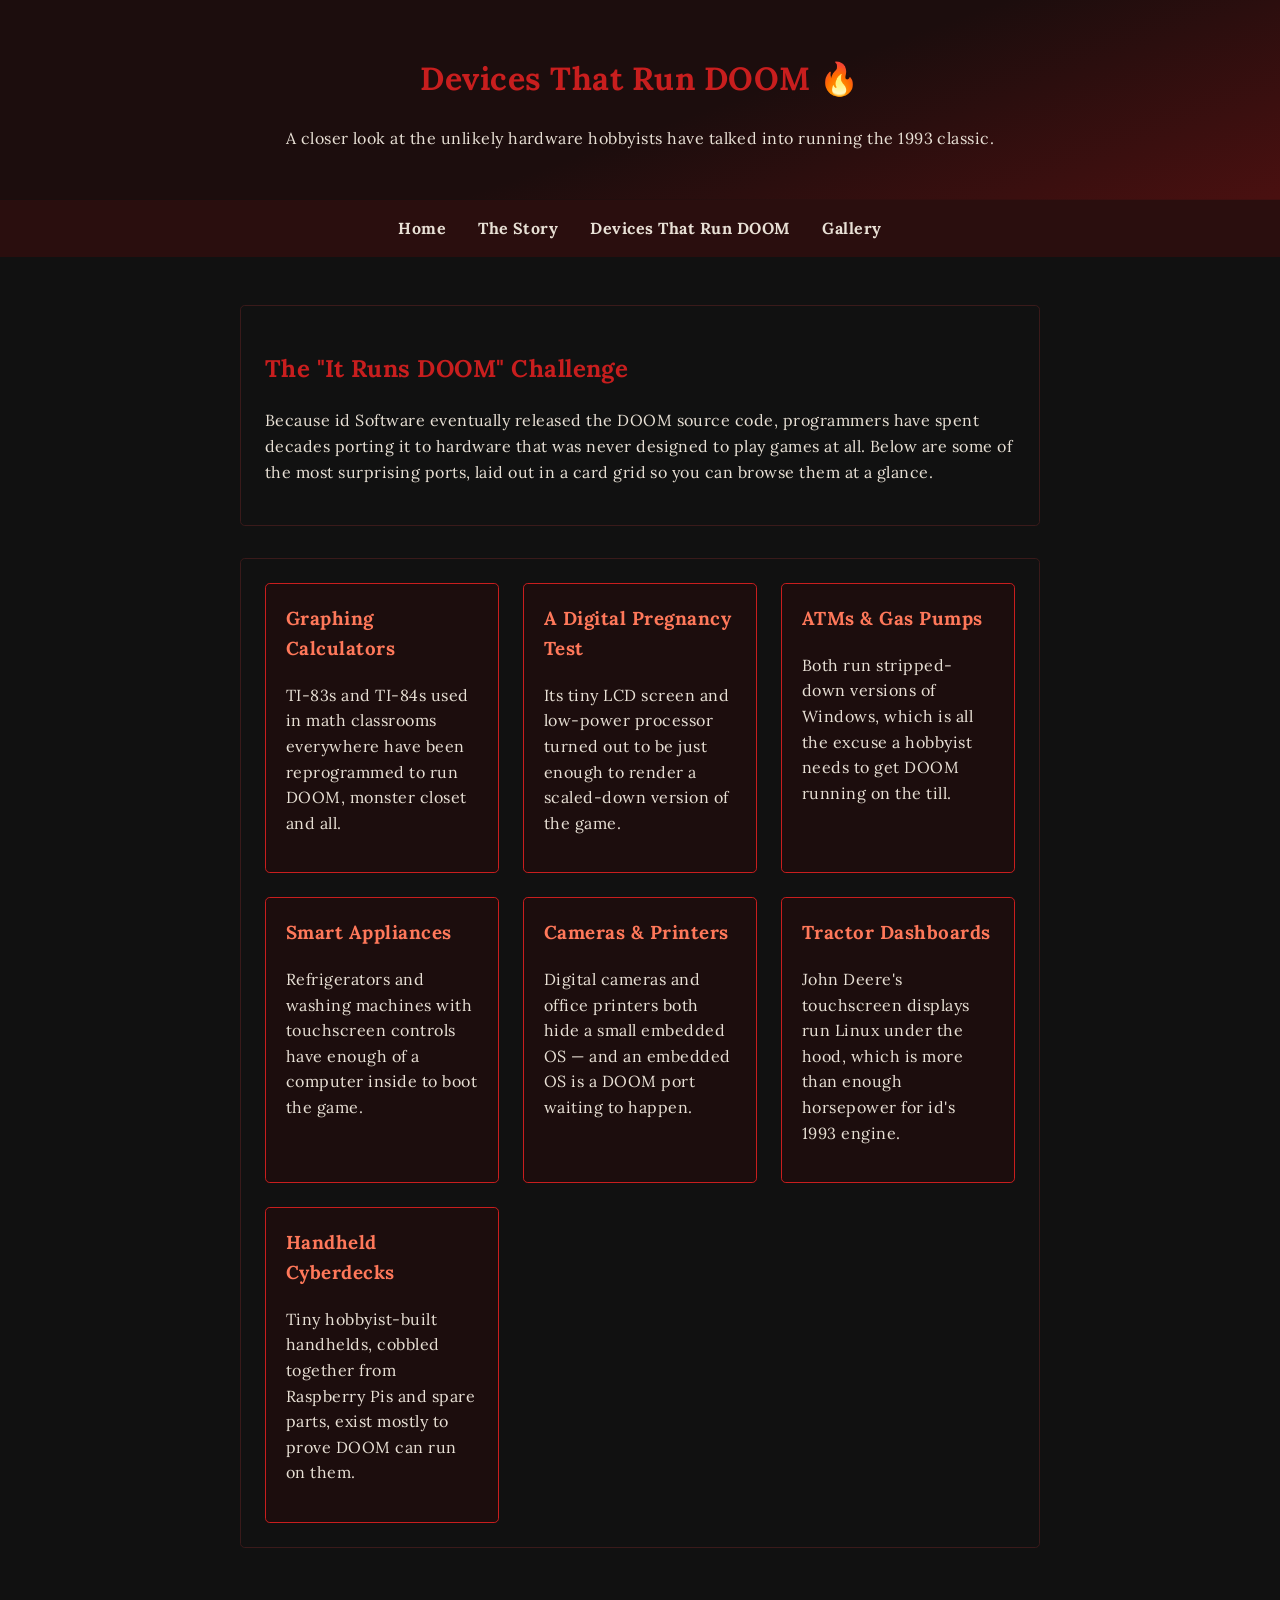
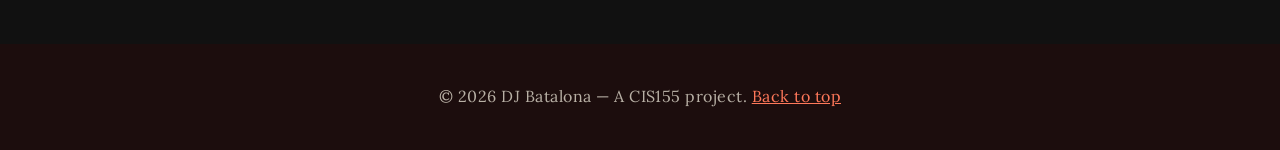
==== devices.html @ beda4a4c "Module 5 DOOm update" ====
<!DOCTYPE html>
<!-- ============================================================= -->
<!-- Can It Run DOOM? - Devices Page                               -->
<!-- CIS155 Create Your Own Website assignment by DJ Batalona      -->
<!-- Second page of the site. Presents the "it runs DOOM" devices   -->
<!-- as a 3-column card grid instead of a plain list.                -->
<!-- ============================================================= -->
<html lang="en">
  <head>
    <meta charset="UTF-8" />
    <meta name="viewport" content="width=device-width, initial-scale=1.0" />
    <title>Devices That Run DOOM</title>
    <link
      href="https://fonts.googleapis.com/css2?family=Lora&display=swap"
      rel="stylesheet"
    />
    <!-- Shared site styles, the DOOM theme, then this page's grid layout -->
    <link rel="stylesheet" href="styles.css" />
    <link rel="stylesheet" href="css/index.css" />
    <link rel="stylesheet" href="css/devices.css" />
  </head>
  <body>
    <header>
      <h1>Devices That Run DOOM</h1>
      <p>
        A closer look at the unlikely hardware hobbyists have talked into
        running the 1993 classic.
      </p>
    </header>

    <nav>
      <a href="index.html">Home</a>
      <a href="#">The Story</a>
      <a href="devices.html">Devices That Run DOOM</a>
      <a href="#">Gallery</a>
    </nav>

    <main>
      <section>
        <h2>The "It Runs DOOM" Challenge</h2>
        <p>
          Because id Software eventually released the DOOM source code,
          programmers have spent decades porting it to hardware that was
          never designed to play games at all. Below are some of the most
          surprising ports, laid out in a card grid so you can browse them
          at a glance.
        </p>
      </section>

      <!-- 3-column card grid on wide screens, collapsing to fewer     -->
      <!-- columns on narrower screens via the media queries in         -->
      <!-- css/devices.css.                                             -->
      <section class="device-grid">
        <article class="device-card">
          <h3>Graphing Calculators</h3>
          <p>
            TI-83s and TI-84s used in math classrooms everywhere have been
            reprogrammed to run DOOM, monster closet and all.
          </p>
        </article>

        <article class="device-card">
          <h3>A Digital Pregnancy Test</h3>
          <p>
            Its tiny LCD screen and low-power processor turned out to be
            just enough to render a scaled-down version of the game.
          </p>
        </article>

        <article class="device-card">
          <h3>ATMs &amp; Gas Pumps</h3>
          <p>
            Both run stripped-down versions of Windows, which is all the
            excuse a hobbyist needs to get DOOM running on the till.
          </p>
        </article>

        <article class="device-card">
          <h3>Smart Appliances</h3>
          <p>
            Refrigerators and washing machines with touchscreen controls
            have enough of a computer inside to boot the game.
          </p>
        </article>

        <article class="device-card">
          <h3>Cameras &amp; Printers</h3>
          <p>
            Digital cameras and office printers both hide a small embedded
            OS &mdash; and an embedded OS is a DOOM port waiting to happen.
          </p>
        </article>

        <article class="device-card">
          <h3>Tractor Dashboards</h3>
          <p>
            John Deere's touchscreen displays run Linux under the hood,
            which is more than enough horsepower for id's 1993 engine.
          </p>
        </article>

        <article class="device-card">
          <h3>Handheld Cyberdecks</h3>
          <p>
            Tiny hobbyist-built handhelds, cobbled together from Raspberry
            Pis and spare parts, exist mostly to prove DOOM can run on them.
          </p>
        </article>
      </section>
    </main>

    <footer>
      <p>
        &copy; 2026 DJ Batalona &mdash; A CIS155 project.
        <a href="index.html">Back to top</a>
      </p>
    </footer>
  </body>
</html>
---- styles.css ----
body {
  font-family: 'Lora', serif;
  margin: 0;
  padding: 0;
  background-color: #f4f9f4;
  color: #2e3d2c;
  line-height: 1.6;
}

header {
  position: relative;
  background-image: url("img/floral-background.png");
  background-size: cover;
  background-position: center;
  color: rgb(52, 81, 56);
  padding: 2rem;
  text-align: center;
  overflow: hidden;
  /* ensures overlay stays within bounds */
}

header::before {
  content: "";
  position: absolute;
  inset: 0;
  background-color: rgba(255, 255, 255, 0.7);
  /* white overlay, adjust opacity */
  z-index: 0;
}

/* Ensure text appears above the overlay */
header h1,
header p {
  position: relative;
  z-index: 1;
}

nav {
  background-color: #d9e8d4;
  padding: 1rem;
  display: flex;
  justify-content: center;
  gap: 2rem;
}

nav a {
  text-decoration: none;
  color: #2e3d2c;
  font-weight: bold;
}

nav a:hover {
  color: #5d795a;
}

main {
  padding: 2rem;
  max-width: 50rem;
  margin: auto;
}

section {
  margin-bottom: 2rem;
}

h1,
h2 {
  color: #2f4934;
}


@media only screen and (max-width: 50rem) {
  img {
    float: none;
    width: 100%;
  }
}

@media only screen and (max-width: 37.5rem) {
  nav {
    flex-direction: column;
  }
}
---- css/index.css ----
/* ============================================================= */
/* index.css - DOOM site theme (dark red + black)                */
/* Loaded after styles.css, so these rules override the shared    */
/* green garden look. Shared across the homepage and other pages  */
/* (e.g. devices.html) so the whole site stays on one theme.      */
/* Units are relative only (rem/em/%/vw). Colors are hex or rgb.   */
/* ============================================================= */

/* TYPE selector - styles the whole page background and base text.
   Two font properties here: font-family and letter-spacing. */
body {
  background-color: #111111;
  color: #e8e0d5;
  font-family: 'Lora', serif;
  letter-spacing: 0.03em;
}

/* COMBINATION (grouped) selector - one rule for both heading levels.
   font-weight is a second font property styling these elements. */
h1,
h2 {
  color: rgb(200, 30, 30);
  font-weight: bold;
}

/* Override the shared header so the homepage banner is dark, not floral.
   BACKGROUND GRADIENT - fades from near-black out to a deep red glow. */
header {
  background-image: linear-gradient(160deg, #1c0d0d 55%, #4a1010 100%);
  color: #e8e0d5;
}

header::before {
  content: none;
}

/* Dark navigation bar to match the theme */
nav {
  background-color: #2a0e0e;
}

/* RELATIONAL (descendant) selector - targets <a> tags inside <nav> */
nav a {
  color: #e8e0d5;
}

/* PSEUDO-CLASS - hover state for the navigation links */
nav a:hover {
  color: rgb(255, 90, 60);
}

/* ID selector - the banner image at the top of <main> */
#doom-banner {
  width: 100%;
  max-width: 45rem;
  display: block;
  margin: 0 auto;
  border: 0.25rem solid rgb(200, 30, 30);
}

/* CLASS selector - the list of devices that run DOOM.
   Padding/margin on each item gives the list room to breathe. */
.device-list {
  line-height: 1.8;
  padding-left: 1.5rem;
}

.device-list li {
  padding: 0.3rem 0.5rem;
  margin-bottom: 0.4rem;
  border-left: 0.2rem solid rgb(200, 30, 30);
}

/* Extra breathing room + a subtle accent border on each content section */
main section {
  padding: 1.5rem;
  margin-top: 1rem;
  border: 0.0625rem solid #3a1a1a;
  border-radius: 0.3rem;
}

/* ATTRIBUTE selector - styles only links that open in a new tab */
a[target="_blank"] {
  color: rgb(255, 120, 90);
  font-weight: bold;
}
/* PSEUDO-ELEMENT - decorative flourish after the main heading */
header h1::after {
  content: " \01F525";
  /* small flame glyph after the title */
}

/* Simple footer styling */
footer {
  background-color: #1c0d0d;
  color: #b8b0a5;
  text-align: center;
  padding: 1.5rem;
  margin-top: 2rem;
}

footer a {
  color: rgb(255, 120, 90);
}
---- css/devices.css ----
/* ============================================================= */
/* devices.css - card grid layout for devices.html                */
/* Loaded after styles.css and index.css, so it only needs to add */
/* the grid + card rules that are specific to this page.          */
/* Units are relative only (rem/em/%/vw). Colors are hex or rgb.   */
/* ============================================================= */

/* 3 columns on wide screens, gap gives each card breathing room */
.device-grid {
  display: grid;
  grid-template-columns: repeat(3, 1fr);
  gap: 1.5rem;
}

.device-card {
  background-color: #1c0d0d;
  border: 0.0625rem solid rgb(200, 30, 30);
  border-radius: 0.3rem;
  padding: 1.25rem;
}

.device-card h3 {
  margin-top: 0;
  color: rgb(255, 120, 90);
}

/* Drop to a 2-column layout on medium screens */
@media only screen and (max-width: 50rem) {
  .device-grid {
    grid-template-columns: repeat(2, 1fr);
  }
}

/* Drop to a single column on narrow / phone screens */
@media only screen and (max-width: 37.5rem) {
  .device-grid {
    grid-template-columns: 1fr;
  }
}
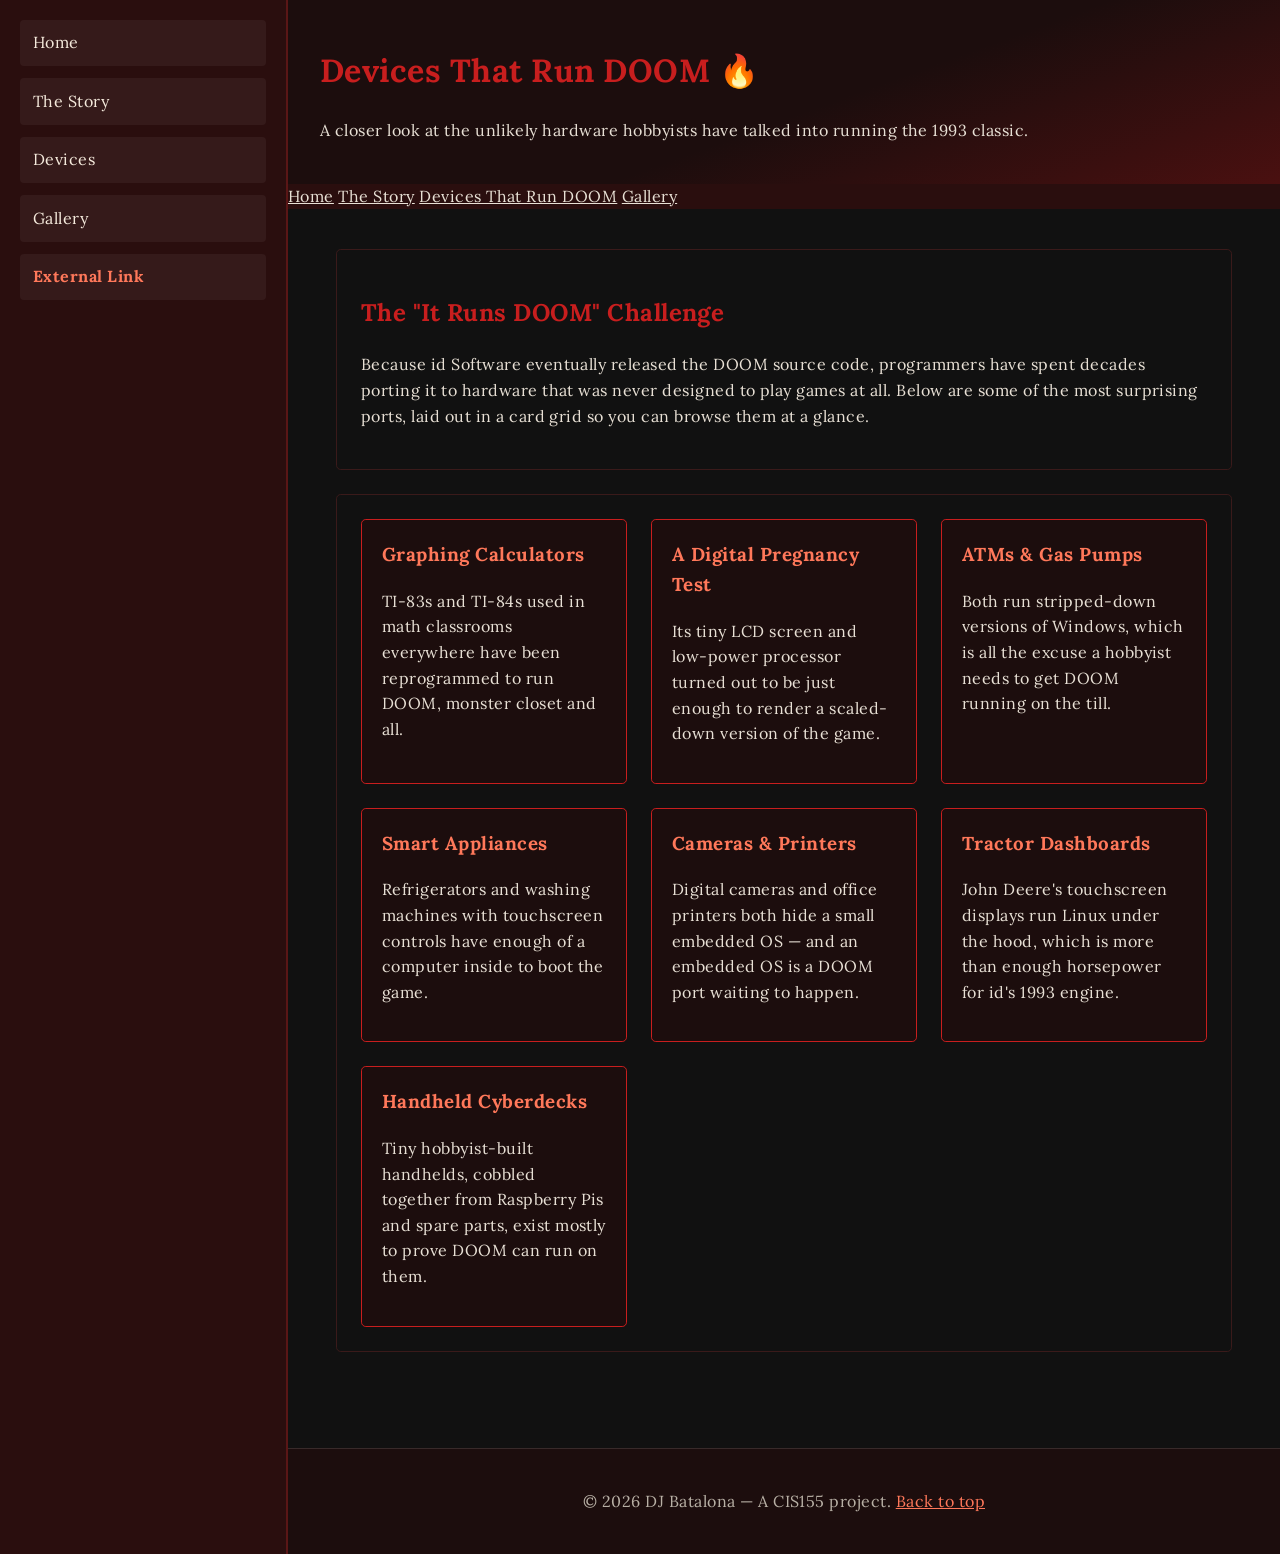
==== commit 37b53f54: "mod 6 nav and breakpoint" ====
--- a/devices.html
+++ b/devices.html
@@ -1,9 +1,6 @@
 <!DOCTYPE html>
 <!-- ============================================================= -->
 <!-- Can It Run DOOM? - Devices Page                               -->
-<!-- CIS155 Create Your Own Website assignment by DJ Batalona      -->
-<!-- Second page of the site. Presents the "it runs DOOM" devices   -->
-<!-- as a 3-column card grid instead of a plain list.                -->
 <!-- ============================================================= -->
 <html lang="en">
   <head>
@@ -20,13 +17,32 @@
     <link rel="stylesheet" href="css/devices.css" />
   </head>
   <body>
-    <header>
+    <div class="page-shell">
+      <!-- Same vertical nav menu on every page -->
+      <aside class="sidebar">
+        <nav class="site-nav" aria-label="Primary">
+          <a href="index.html">Home</a>
+          <a href="story.html">The Story</a>
+          <a href="devices.html">Devices</a>
+          <a href="gallery.html">Gallery</a>
+          <a
+            href="https://en.wikipedia.org/wiki/Doom_(1993_video_game)"
+            target="_blank"
+            rel="noopener"
+            >External Link</a
+          >
+        </nav>
+      </aside>
+
+    <div class="main-column">
+    
+     <header>
       <h1>Devices That Run DOOM</h1>
       <p>
         A closer look at the unlikely hardware hobbyists have talked into
         running the 1993 classic.
       </p>
-    </header>
+     </header>
 
     <nav>
       <a href="index.html">Home</a>
@@ -46,10 +62,8 @@
           at a glance.
         </p>
       </section>
-
-      <!-- 3-column card grid on wide screens, collapsing to fewer     -->
-      <!-- columns on narrower screens via the media queries in         -->
-      <!-- css/devices.css.                                             -->
+      
+       <!-- Card grid that changes layout at different breakpoints -->
       <section class="device-grid">
         <article class="device-card">
           <h3>Graphing Calculators</h3>
@@ -109,11 +123,13 @@
       </section>
     </main>
 
-    <footer>
-      <p>
-        &copy; 2026 DJ Batalona &mdash; A CIS155 project.
-        <a href="index.html">Back to top</a>
-      </p>
-    </footer>
+        <footer>
+          <p>
+            &copy; 2026 DJ Batalona &mdash; A CIS155 project.
+            <a href="index.html">Back to top</a>
+          </p>
+        </footer>
+      </div>
+    </div>
   </body>
 </html>
--- a/styles.css
+++ b/styles.css
@@ -1,83 +1,106 @@
-body {
-  font-family: 'Lora', serif;
-  margin: 0;
-  padding: 0;
-  background-color: #f4f9f4;
-  color: #2e3d2c;
-  line-height: 1.6;
+/* Shared layout and responsive behavior for the whole site */
+* {
+  box-sizing: border-box;
 }
 
-header {
-  position: relative;
-  background-image: url("img/floral-background.png");
-  background-size: cover;
-  background-position: center;
-  color: rgb(52, 81, 56);
-  padding: 2rem;
-  text-align: center;
-  overflow: hidden;
-  /* ensures overlay stays within bounds */
+body {
+  margin: 0;
+  font-family: "Lora", serif;
+  line-height: 1.6;
+  background-color: #111111;
+  color: #e8e0d5;
 }
 
-header::before {
-  content: "";
-  position: absolute;
-  inset: 0;
-  background-color: rgba(255, 255, 255, 0.7);
-  /* white overlay, adjust opacity */
-  z-index: 0;
+.page-shell {
+  display: grid;
+  grid-template-columns: minmax(12rem, 18rem) 1fr;
+  min-height: 100vh;
 }
 
-/* Ensure text appears above the overlay */
-header h1,
-header p {
-  position: relative;
-  z-index: 1;
+.sidebar {
+  background-color: #2a0e0e;
+  padding: 1.25rem;
+  border-right: 0.125rem solid #5a1616;
 }
 
-nav {
-  background-color: #d9e8d4;
-  padding: 1rem;
+.site-nav {
   display: flex;
-  justify-content: center;
-  gap: 2rem;
+  flex-direction: column;
+  gap: 0.75rem;
 }
 
-nav a {
+.site-nav a {
   text-decoration: none;
-  color: #2e3d2c;
-  font-weight: bold;
+  color: #f5eadc;
+  padding: 0.65rem 0.8rem;
+  border-radius: 0.25rem;
+  background-color: rgba(255, 255, 255, 0.05);
 }
 
-nav a:hover {
-  color: #5d795a;
+.site-nav a:hover,
+.site-nav a:focus {
+  background-color: #c81e1e;
+  color: #ffffff;
+}
+
+.main-column {
+  display: flex;
+  flex-direction: column;
+}
+
+header,
+footer {
+  padding: 1.5rem 2rem;
 }
 
 main {
-  padding: 2rem;
-  max-width: 50rem;
-  margin: auto;
+  width: min(100%, 60rem);
+  margin: 0 auto;
+  padding: 1.5rem 2rem 2.5rem;
+}
+
+img {
+  max-width: 100%;
+  height: auto;
+  display: block;
 }
 
 section {
-  margin-bottom: 2rem;
+  margin-bottom: 1.5rem;
 }
 
-h1,
-h2 {
-  color: #2f4934;
+footer {
+  text-align: center;
+  border-top: 0.0625rem solid rgba(255, 255, 255, 0.12);
 }
 
+/* First responsive breakpoint */
+@media (max-width: 62rem) {
+  .page-shell {
+    grid-template-columns: 1fr;
+  }
 
-@media only screen and (max-width: 50rem) {
-  img {
-    float: none;
-    width: 100%;
+  .sidebar {
+    border-right: none;
+    border-bottom: 0.125rem solid #5a1616;
+  }
+
+  .site-nav {
+    flex-direction: row;
+    flex-wrap: wrap;
   }
 }
 
-@media only screen and (max-width: 37.5rem) {
-  nav {
+/* Second responsive breakpoint */
+@media (max-width: 40rem) {
+  header,
+  main,
+  footer {
+    padding-left: 1rem;
+    padding-right: 1rem;
+  }
+
+  .site-nav {
     flex-direction: column;
   }
 }
--- a/css/index.css
+++ b/css/index.css
@@ -1,9 +1,5 @@
 /* ============================================================= */
 /* index.css - DOOM site theme (dark red + black)                */
-/* Loaded after styles.css, so these rules override the shared    */
-/* green garden look. Shared across the homepage and other pages  */
-/* (e.g. devices.html) so the whole site stays on one theme.      */
-/* Units are relative only (rem/em/%/vw). Colors are hex or rgb.   */
 /* ============================================================= */
 
 /* TYPE selector - styles the whole page background and base text.
@@ -15,8 +11,7 @@
   letter-spacing: 0.03em;
 }
 
-/* COMBINATION (grouped) selector - one rule for both heading levels.
-   font-weight is a second font property styling these elements. */
+
 h1,
 h2 {
   color: rgb(200, 30, 30);
@@ -30,8 +25,11 @@
   color: #e8e0d5;
 }
 
-header::before {
-  content: none;
+#doom-banner {
+  width: 100%;
+  max-width: 45rem;
+  margin: 0 auto;
+  border: 0.25rem solid rgb(200, 30, 30);
 }
 
 /* Dark navigation bar to match the theme */
@@ -49,14 +47,6 @@
   color: rgb(255, 90, 60);
 }
 
-/* ID selector - the banner image at the top of <main> */
-#doom-banner {
-  width: 100%;
-  max-width: 45rem;
-  display: block;
-  margin: 0 auto;
-  border: 0.25rem solid rgb(200, 30, 30);
-}
 
 /* CLASS selector - the list of devices that run DOOM.
    Padding/margin on each item gives the list room to breathe. */
--- a/css/devices.css
+++ b/css/devices.css
@@ -1,8 +1,5 @@
 /* ============================================================= */
 /* devices.css - card grid layout for devices.html                */
-/* Loaded after styles.css and index.css, so it only needs to add */
-/* the grid + card rules that are specific to this page.          */
-/* Units are relative only (rem/em/%/vw). Colors are hex or rgb.   */
 /* ============================================================= */
 
 /* 3 columns on wide screens, gap gives each card breathing room */
@@ -24,15 +21,15 @@
   color: rgb(255, 120, 90);
 }
 
-/* Drop to a 2-column layout on medium screens */
-@media only screen and (max-width: 50rem) {
+/* First breakpoint for the device  */
+@media  (max-width: 62rem) {
   .device-grid {
     grid-template-columns: repeat(2, 1fr);
   }
 }
 
-/* Drop to a single column on narrow / phone screens */
-@media only screen and (max-width: 37.5rem) {
+/* Second breakpoint for the device */
+@media  (max-width: 40rem) {
   .device-grid {
     grid-template-columns: 1fr;
   }
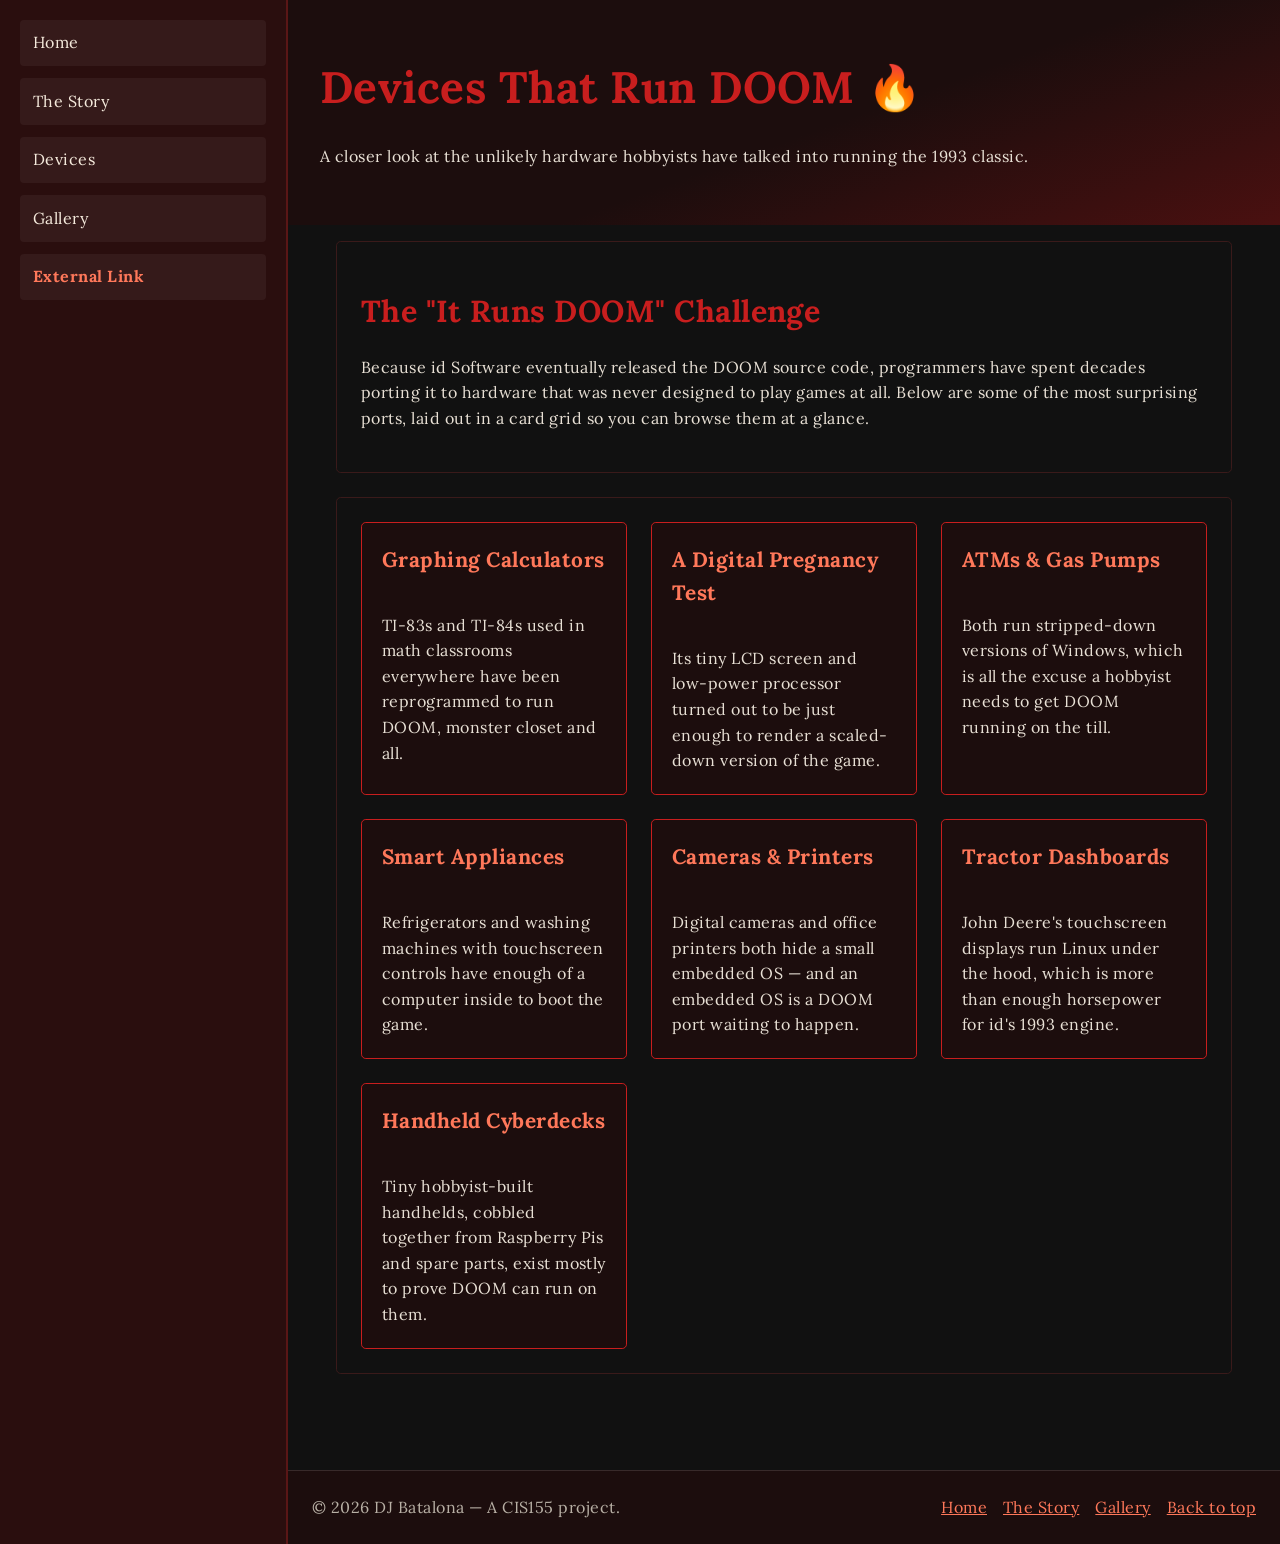
==== commit 3654619b: "mod 7 flex container update" ====
--- a/devices.html
+++ b/devices.html
@@ -36,20 +36,13 @@
 
     <div class="main-column">
     
-     <header>
+     <header id="top">
       <h1>Devices That Run DOOM</h1>
       <p>
         A closer look at the unlikely hardware hobbyists have talked into
         running the 1993 classic.
       </p>
      </header>
-
-    <nav>
-      <a href="index.html">Home</a>
-      <a href="#">The Story</a>
-      <a href="devices.html">Devices That Run DOOM</a>
-      <a href="#">Gallery</a>
-    </nav>
 
     <main>
       <section>
@@ -123,11 +116,17 @@
       </section>
     </main>
 
-        <footer>
-          <p>
+        <!-- Same footer bar as the other pages -->
+        <footer class="site-footer">
+          <p class="footer-copy">
             &copy; 2026 DJ Batalona &mdash; A CIS155 project.
-            <a href="index.html">Back to top</a>
           </p>
+          <ul class="footer-links">
+            <li><a href="index.html">Home</a></li>
+            <li><a href="story.html">The Story</a></li>
+            <li><a href="gallery.html">Gallery</a></li>
+            <li><a href="#top">Back to top</a></li>
+          </ul>
         </footer>
       </div>
     </div>
--- a/styles.css
+++ b/styles.css
@@ -1,106 +1,291 @@
-/* Shared layout and responsive behavior for the whole site */
-* {
-  box-sizing: border-box;
-}
-
-body {
-  margin: 0;
-  font-family: "Lora", serif;
-  line-height: 1.6;
-  background-color: #111111;
-  color: #e8e0d5;
-}
-
-.page-shell {
-  display: grid;
-  grid-template-columns: minmax(12rem, 18rem) 1fr;
-  min-height: 100vh;
-}
-
-.sidebar {
-  background-color: #2a0e0e;
-  padding: 1.25rem;
-  border-right: 0.125rem solid #5a1616;
-}
-
-.site-nav {
-  display: flex;
-  flex-direction: column;
-  gap: 0.75rem;
-}
-
-.site-nav a {
-  text-decoration: none;
-  color: #f5eadc;
-  padding: 0.65rem 0.8rem;
-  border-radius: 0.25rem;
-  background-color: rgba(255, 255, 255, 0.05);
-}
-
-.site-nav a:hover,
-.site-nav a:focus {
-  background-color: #c81e1e;
-  color: #ffffff;
-}
-
-.main-column {
-  display: flex;
-  flex-direction: column;
-}
-
-header,
-footer {
-  padding: 1.5rem 2rem;
-}
-
-main {
-  width: min(100%, 60rem);
-  margin: 0 auto;
-  padding: 1.5rem 2rem 2.5rem;
-}
-
-img {
-  max-width: 100%;
-  height: auto;
-  display: block;
-}
-
-section {
-  margin-bottom: 1.5rem;
-}
-
-footer {
-  text-align: center;
-  border-top: 0.0625rem solid rgba(255, 255, 255, 0.12);
-}
-
-/* First responsive breakpoint */
-@media (max-width: 62rem) {
-  .page-shell {
-    grid-template-columns: 1fr;
-  }
-
-  .sidebar {
-    border-right: none;
-    border-bottom: 0.125rem solid #5a1616;
-  }
-
-  .site-nav {
-    flex-direction: row;
-    flex-wrap: wrap;
-  }
-}
-
-/* Second responsive breakpoint */
-@media (max-width: 40rem) {
-  header,
-  main,
-  footer {
-    padding-left: 1rem;
-    padding-right: 1rem;
-  }
-
-  .site-nav {
-    flex-direction: column;
-  }
-}+/* Shared layout and responsive behavior for the whole site */
+* {
+  box-sizing: border-box;
+}
+
+body {
+  margin: 0;
+  font-family: "Lora", serif;
+  line-height: 1.6;
+  background-color: #111111;
+  color: #e8e0d5;
+}
+
+/* Grid that splits every page into a sidebar and a content column */
+.page-shell {
+  display: grid;
+  grid-template-columns: minmax(12rem, 18rem) 1fr;
+  min-height: 100vh;
+}
+
+.sidebar {
+  background-color: #2a0e0e;
+  padding: 1.25rem;
+  border-right: 0.125rem solid #5a1616;
+}
+
+/* Flex menu. Column on desktop, switched to a row further down. */
+.site-nav {
+  display: flex;
+  flex-direction: column;
+  gap: 0.75rem;
+}
+
+.site-nav a {
+  text-decoration: none;
+  color: #f5eadc;
+  padding: 0.65rem 0.8rem;
+  border-radius: 0.25rem;
+  background-color: rgba(255, 255, 255, 0.05);
+}
+
+.site-nav a:hover,
+.site-nav a:focus {
+  background-color: #c81e1e;
+  color: #ffffff;
+}
+
+/* Stacks header, main and footer. The flex:1 on main below keeps
+   the footer at the bottom on short pages. */
+.main-column {
+  display: flex;
+  flex-direction: column;
+}
+
+header,
+footer {
+  padding: 1.5rem 2rem;
+}
+
+main {
+  flex: 1;
+  width: min(100%, 60rem);
+  margin: 0 auto;
+  padding: 1.5rem 2rem 2.5rem;
+}
+
+img {
+  max-width: 100%;
+  height: auto;
+  display: block;
+}
+
+section {
+  margin-bottom: 1.5rem;
+}
+
+footer {
+  text-align: center;
+  border-top: 0.0625rem solid rgba(255, 255, 255, 0.12);
+}
+
+/* Headings scale with the screen instead of jumping at a breakpoint,
+   so the h1 never overflows once the window gets down near 360px. */
+h1 {
+  font-size: clamp(1.5rem, 5vw, 2.75rem);
+  line-height: 1.2;
+}
+
+h2 {
+  font-size: clamp(1.25rem, 3.5vw, 1.9rem);
+  line-height: 1.25;
+}
+
+h3 {
+  font-size: clamp(1.05rem, 2.5vw, 1.3rem);
+}
+
+/* Long words wrap instead of pushing the page wider than the screen */
+h1,
+h2,
+h3,
+p,
+li,
+a {
+  overflow-wrap: break-word;
+}
+
+/* Homepage intro. Text on one side, banner on the other, and
+   flex-wrap lets the two halves stack once they get too narrow. */
+.hero {
+  display: flex;
+  flex-wrap: wrap;
+  align-items: center;
+  gap: 2rem;
+}
+
+.hero-text {
+  flex: 1 1 20rem;
+}
+
+.hero img {
+  flex: 1 1 22rem;
+}
+
+/* Row of small stat boxes under the intro text */
+.hero-stats {
+  display: flex;
+  flex-wrap: wrap;
+  gap: 1rem;
+  list-style: none;
+  margin: 1.25rem 0 0;
+  padding: 0;
+}
+
+.hero-stats li {
+  flex: 1 1 6rem;
+  background-color: rgba(255, 255, 255, 0.05);
+  border-left: 0.2rem solid rgb(200, 30, 30);
+  padding: 0.5rem 0.75rem;
+}
+
+.hero-stats strong {
+  display: block;
+  font-size: 1.4rem;
+  color: rgb(255, 120, 90);
+}
+
+.hero-stats span {
+  font-size: 0.85rem;
+  color: #b8b0a5;
+}
+
+/* Footer bar: copyright on the left, links on the right */
+.site-footer {
+  display: flex;
+  flex-wrap: wrap;
+  justify-content: space-between;
+  align-items: center;
+  gap: 1rem;
+  text-align: left;
+}
+
+.footer-copy {
+  margin: 0;
+}
+
+/* The link list inside the footer is its own flex row */
+.footer-links {
+  display: flex;
+  flex-wrap: wrap;
+  gap: 1rem;
+  list-style: none;
+  margin: 0;
+  padding: 0;
+}
+
+/* Narrow the sidebar first so it stops taking up so much room */
+@media (max-width: 75rem) {
+  .page-shell {
+    grid-template-columns: minmax(10rem, 14rem) 1fr;
+  }
+}
+
+/* Drop to one column here. Without this the sidebar keeps its width
+   all the way down and the content column ends up around 200px wide.
+   The nav becomes a row of links across the top instead. */
+@media (max-width: 62rem) {
+  .page-shell {
+    grid-template-columns: 1fr;
+  }
+
+  .sidebar {
+    border-right: none;
+    border-bottom: 0.125rem solid #5a1616;
+  }
+
+  .site-nav {
+    flex-direction: row;
+    flex-wrap: wrap;
+    justify-content: center;
+  }
+
+  /* Equal shares keep the links from wrapping into a ragged
+     second line, and nowrap stops "External Link" splitting. */
+  .site-nav a {
+    flex: 1 1 8rem;
+    text-align: center;
+    white-space: nowrap;
+  }
+}
+
+/* The intro halves are too narrow side by side by now, so center
+   everything once they stack */
+@media (max-width: 48rem) {
+  .hero {
+    gap: 1.25rem;
+  }
+
+  .hero-text {
+    text-align: center;
+  }
+
+  .hero-stats {
+    justify-content: center;
+  }
+
+  .site-footer {
+    justify-content: center;
+    text-align: center;
+  }
+
+  .footer-links {
+    justify-content: center;
+  }
+}
+
+/* Smaller gutters and two nav links per row */
+@media (max-width: 40rem) {
+  header,
+  main,
+  footer {
+    padding-left: 1rem;
+    padding-right: 1rem;
+  }
+
+  .site-nav a {
+    flex: 1 1 45%;
+  }
+
+  main section {
+    padding: 1rem;
+  }
+}
+
+/* Two links across starts cutting off the longer labels, so go back
+   to one per row */
+@media (max-width: 30rem) {
+  .site-nav {
+    flex-direction: column;
+  }
+
+  .site-nav a {
+    flex: 1 1 auto;
+  }
+
+  .hero-stats li {
+    flex: 1 1 100%;
+  }
+
+  .sidebar {
+    padding: 0.75rem;
+  }
+}
+
+/* Smallest phones. The letter-spacing costs real width down here. */
+@media (max-width: 22.5rem) {
+  body {
+    letter-spacing: 0;
+  }
+
+  header,
+  main,
+  footer {
+    padding-left: 0.75rem;
+    padding-right: 0.75rem;
+  }
+
+  main section {
+    padding: 0.75rem;
+  }
+}
--- a/css/index.css
+++ b/css/index.css
@@ -25,12 +25,25 @@
   color: #e8e0d5;
 }
 
+/* ID selector - the banner image. It is one half of the flex row in
+   the header, so it needs to shrink with the column instead of
+   holding a fixed width and overflowing. */
 #doom-banner {
   width: 100%;
-  max-width: 45rem;
-  margin: 0 auto;
+  max-width: 32rem;
+  height: auto;
+  display: block;
   border: 0.25rem solid rgb(200, 30, 30);
+  border-radius: 0.35rem;
 }
+
+/* Thinner frame on phones so the border does not eat the picture */
+@media (max-width: 40rem) {
+  #doom-banner {
+    border-width: 0.2rem;
+  }
+}
+
 
 /* Dark navigation bar to match the theme */
 nav {
@@ -92,3 +105,38 @@
 footer a {
   color: rgb(255, 120, 90);
 }
+
+/* Page-specific spacing and responsive layout for the homepage */
+header {
+  padding: 2rem 2rem 2.5rem;
+}
+
+main {
+  padding: 0 2rem 2.5rem;
+}
+
+@media (max-width: 62rem) {
+  header,
+  main,
+  footer {
+    padding-left: 1.5rem;
+    padding-right: 1.5rem;
+  }
+}
+
+@media (max-width: 40rem) {
+  header,
+  main,
+  footer {
+    padding-left: 1rem;
+    padding-right: 1rem;
+  }
+
+  .device-list {
+    padding-left: 1rem;
+  }
+
+  .device-list li {
+    padding: 0.5rem 0.75rem;
+  }
+}
--- a/css/devices.css
+++ b/css/devices.css
@@ -1,15 +1,20 @@
-/* ============================================================= */
-/* devices.css - card grid layout for devices.html                */
-/* ============================================================= */
+/* devices.css - card grid layout for devices.html */
 
-/* 3 columns on wide screens, gap gives each card breathing room */
+/* auto-fit with minmax lets the browser work out how many columns
+   fit, so the cards go 3 to 2 to 1 on their own. Doing it this way
+   replaced two media queries that hard coded the column count. */
 .device-grid {
   display: grid;
-  grid-template-columns: repeat(3, 1fr);
+  grid-template-columns: repeat(auto-fit, minmax(15rem, 1fr));
   gap: 1.5rem;
+  align-items: stretch;
 }
 
+/* Each card is a flex column so the cards in a row match heights
+   and the heading stays pinned to the top */
 .device-card {
+  display: flex;
+  flex-direction: column;
   background-color: #1c0d0d;
   border: 0.0625rem solid rgb(200, 30, 30);
   border-radius: 0.3rem;
@@ -21,16 +26,19 @@
   color: rgb(255, 120, 90);
 }
 
-/* First breakpoint for the device  */
-@media  (max-width: 62rem) {
+.device-card p {
+  margin-bottom: 0;
+}
+
+/* Under about 416px a 15rem column is wider than the screen and the
+   cards overflow, so force a single column */
+@media (max-width: 26rem) {
   .device-grid {
-    grid-template-columns: repeat(2, 1fr);
+    grid-template-columns: 1fr;
+    gap: 1rem;
+  }
+
+  .device-card {
+    padding: 1rem;
   }
 }
-
-/* Second breakpoint for the device */
-@media  (max-width: 40rem) {
-  .device-grid {
-    grid-template-columns: 1fr;
-  }
-}
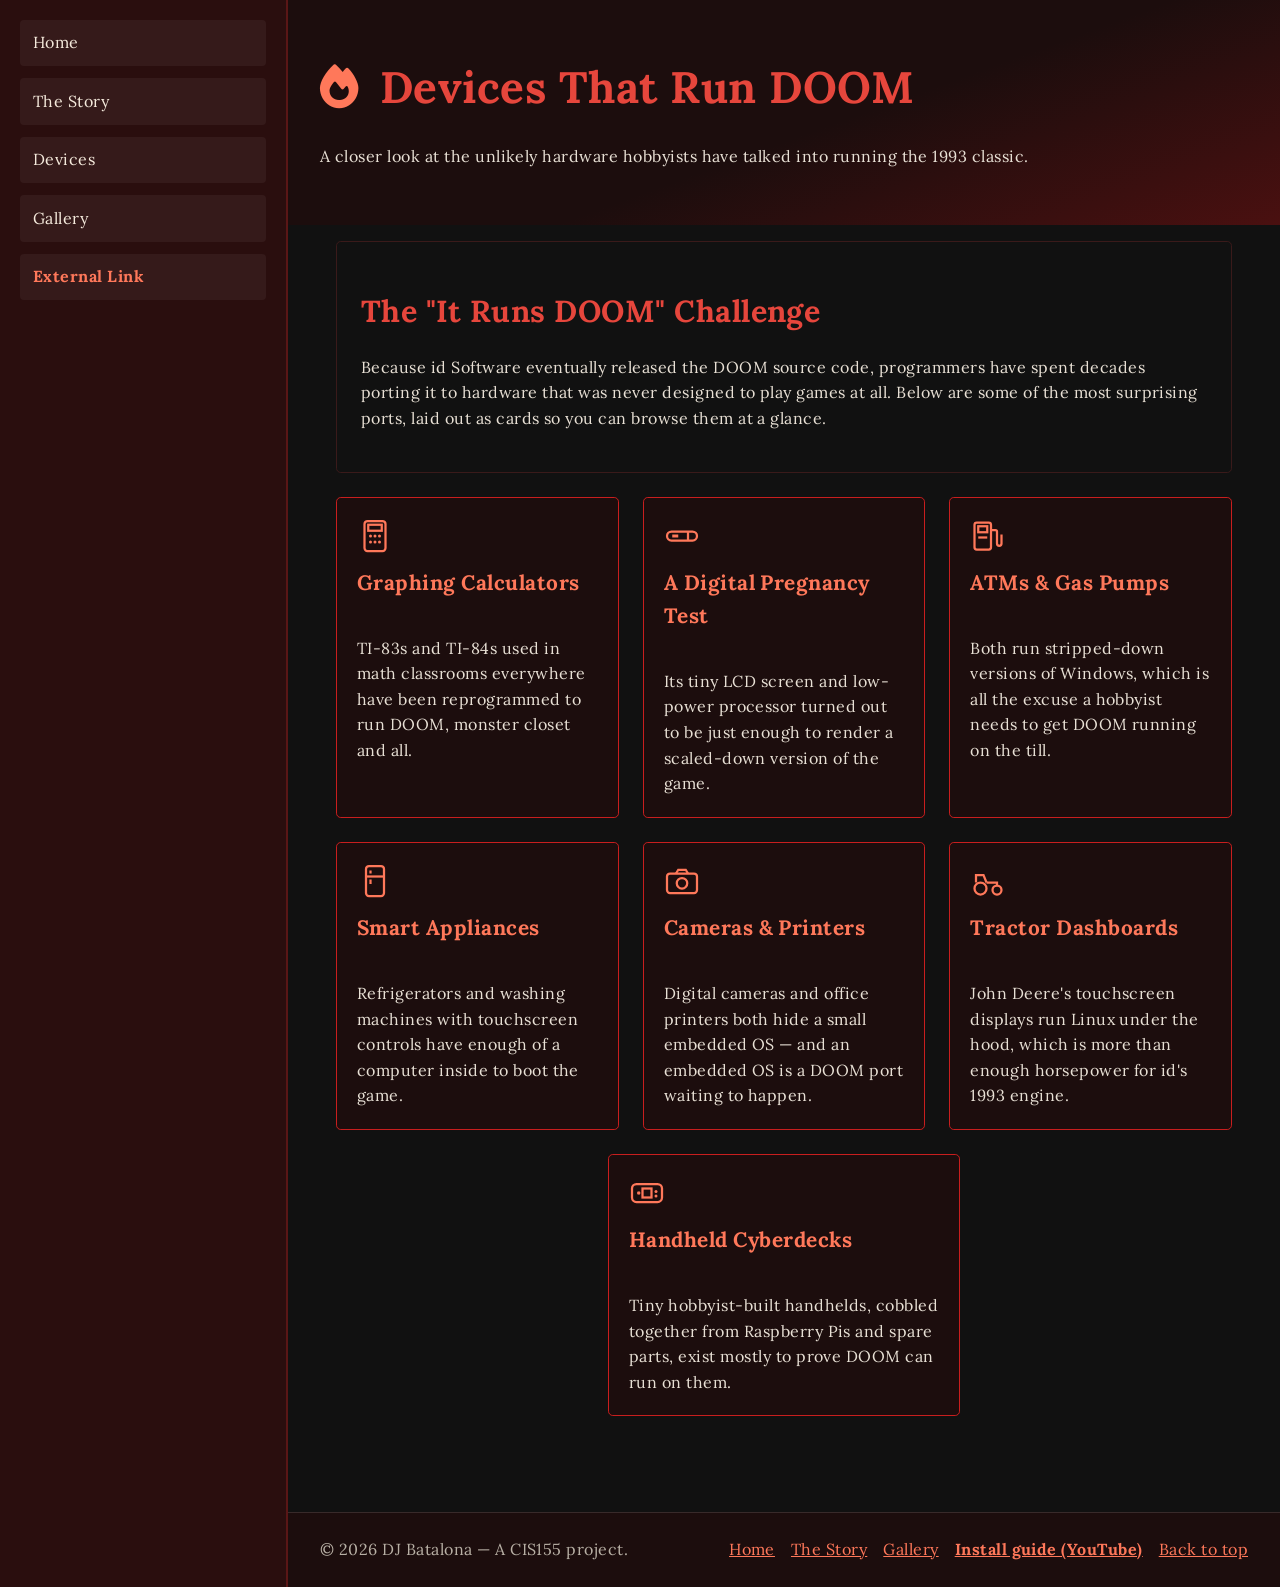
==== commit ce9f3158: "Reorganize files and close accessibility gaps Reorganized the project so the file names and folders " ====
--- a/devices.html
+++ b/devices.html
@@ -1,22 +1,41 @@
 <!DOCTYPE html>
 <!-- ============================================================= -->
 <!-- Can It Run DOOM? - Devices Page                               -->
+<!-- A card layout of the odd hardware DOOM has been ported to.    -->
 <!-- ============================================================= -->
 <html lang="en">
   <head>
     <meta charset="UTF-8" />
     <meta name="viewport" content="width=device-width, initial-scale=1.0" />
     <title>Devices That Run DOOM</title>
+
+    <!-- Skull favicon, drawn inline as an SVG so there is no extra file -->
+    <link
+      rel="icon"
+      type="image/svg+xml"
+      href="data:image/svg+xml,%3Csvg xmlns='http://www.w3.org/2000/svg' viewBox='0 0 100 100'%3E%3Ccircle cx='50' cy='50' r='48' fill='%23111111'/%3E%3Cellipse cx='50' cy='44' rx='30' ry='28' fill='%23c81e1e'/%3E%3Cellipse cx='38' cy='42' rx='8' ry='10' fill='%23111111'/%3E%3Cellipse cx='62' cy='42' rx='8' ry='10' fill='%23111111'/%3E%3Cpolygon points='50,50 45,60 55,60' fill='%23111111'/%3E%3Crect x='35' y='66' width='30' height='10' fill='%23c81e1e'/%3E%3Crect x='38' y='66' width='4' height='10' fill='%23111111'/%3E%3Crect x='46' y='66' width='4' height='10' fill='%23111111'/%3E%3Crect x='54' y='66' width='4' height='10' fill='%23111111'/%3E%3Crect x='62' y='66' width='3' height='10' fill='%23111111'/%3E%3C/svg%3E"
+    />
+
+    <!-- Google Font for the headings and body copy -->
     <link
       href="https://fonts.googleapis.com/css2?family=Lora&display=swap"
       rel="stylesheet"
     />
-    <!-- Shared site styles, the DOOM theme, then this page's grid layout -->
-    <link rel="stylesheet" href="styles.css" />
-    <link rel="stylesheet" href="css/index.css" />
+    <!-- Font Awesome, used for the flame icon beside the page title -->
+    <link
+      rel="stylesheet"
+      href="https://cdnjs.cloudflare.com/ajax/libs/font-awesome/6.5.2/css/all.min.css"
+    />
+
+    <!-- Shared theme, shared layout, then this page's card styles -->
+    <link rel="stylesheet" href="css/theme.css" />
+    <link rel="stylesheet" href="css/layout.css" />
     <link rel="stylesheet" href="css/devices.css" />
   </head>
   <body>
+    <!-- Lets keyboard users jump past the nav straight to the content -->
+    <a class="skip-link" href="#main-content">Skip to main content</a>
+
     <div class="page-shell">
       <!-- Same vertical nav menu on every page -->
       <aside class="sidebar">
@@ -34,89 +53,174 @@
         </nav>
       </aside>
 
-    <div class="main-column">
-    
-     <header id="top">
-      <h1>Devices That Run DOOM</h1>
-      <p>
-        A closer look at the unlikely hardware hobbyists have talked into
-        running the 1993 classic.
-      </p>
-     </header>
-
-    <main>
-      <section>
-        <h2>The "It Runs DOOM" Challenge</h2>
-        <p>
-          Because id Software eventually released the DOOM source code,
-          programmers have spent decades porting it to hardware that was
-          never designed to play games at all. Below are some of the most
-          surprising ports, laid out in a card grid so you can browse them
-          at a glance.
-        </p>
-      </section>
-      
-       <!-- Card grid that changes layout at different breakpoints -->
-      <section class="device-grid">
-        <article class="device-card">
-          <h3>Graphing Calculators</h3>
+      <div class="main-column">
+        <header id="top">
+          <h1>
+            <i class="fa-solid fa-fire doom-icon" aria-hidden="true"></i>
+            Devices That Run DOOM
+          </h1>
           <p>
-            TI-83s and TI-84s used in math classrooms everywhere have been
-            reprogrammed to run DOOM, monster closet and all.
+            A closer look at the unlikely hardware hobbyists have talked into
+            running the 1993 classic.
           </p>
-        </article>
-
-        <article class="device-card">
-          <h3>A Digital Pregnancy Test</h3>
-          <p>
-            Its tiny LCD screen and low-power processor turned out to be
-            just enough to render a scaled-down version of the game.
-          </p>
-        </article>
-
-        <article class="device-card">
-          <h3>ATMs &amp; Gas Pumps</h3>
-          <p>
-            Both run stripped-down versions of Windows, which is all the
-            excuse a hobbyist needs to get DOOM running on the till.
-          </p>
-        </article>
-
-        <article class="device-card">
-          <h3>Smart Appliances</h3>
-          <p>
-            Refrigerators and washing machines with touchscreen controls
-            have enough of a computer inside to boot the game.
-          </p>
-        </article>
-
-        <article class="device-card">
-          <h3>Cameras &amp; Printers</h3>
-          <p>
-            Digital cameras and office printers both hide a small embedded
-            OS &mdash; and an embedded OS is a DOOM port waiting to happen.
-          </p>
-        </article>
-
-        <article class="device-card">
-          <h3>Tractor Dashboards</h3>
-          <p>
-            John Deere's touchscreen displays run Linux under the hood,
-            which is more than enough horsepower for id's 1993 engine.
-          </p>
-        </article>
-
-        <article class="device-card">
-          <h3>Handheld Cyberdecks</h3>
-          <p>
-            Tiny hobbyist-built handhelds, cobbled together from Raspberry
-            Pis and spare parts, exist mostly to prove DOOM can run on them.
-          </p>
-        </article>
-      </section>
-    </main>
-
-        <!-- Same footer bar as the other pages -->
+        </header>
+
+        <main id="main-content">
+          <section>
+            <h2>The "It Runs DOOM" Challenge</h2>
+            <p>
+              Because id Software eventually released the DOOM source code,
+              programmers have spent decades porting it to hardware that was
+              never designed to play games at all. Below are some of the most
+              surprising ports, laid out as cards so you can browse them at a
+              glance.
+            </p>
+          </section>
+
+          <!-- Card layout that reflows as the screen narrows. Each icon is
+               decorative, so aria-hidden keeps screen readers from
+               announcing it twice - the h3 beside it is the real label. -->
+          <section class="device-grid">
+            <article class="device-card">
+              <svg
+                class="card-icon"
+                viewBox="0 0 24 24"
+                aria-hidden="true"
+                focusable="false"
+              >
+                <rect x="5" y="2" width="14" height="20" rx="2" fill="none" stroke="currentColor" stroke-width="1.5" />
+                <rect x="7.5" y="4.5" width="9" height="4" fill="none" stroke="currentColor" stroke-width="1.5" />
+                <circle cx="9" cy="12" r="1" fill="currentColor" />
+                <circle cx="12" cy="12" r="1" fill="currentColor" />
+                <circle cx="15" cy="12" r="1" fill="currentColor" />
+                <circle cx="9" cy="16" r="1" fill="currentColor" />
+                <circle cx="12" cy="16" r="1" fill="currentColor" />
+                <circle cx="15" cy="16" r="1" fill="currentColor" />
+              </svg>
+              <h3>Graphing Calculators</h3>
+              <p>
+                TI-83s and TI-84s used in math classrooms everywhere have been
+                reprogrammed to run DOOM, monster closet and all.
+              </p>
+            </article>
+
+            <article class="device-card">
+              <svg
+                class="card-icon"
+                viewBox="0 0 24 24"
+                aria-hidden="true"
+                focusable="false"
+              >
+                <rect x="2" y="9" width="20" height="6" rx="3" fill="none" stroke="currentColor" stroke-width="1.5" />
+                <rect x="5.5" y="11" width="4" height="2" fill="currentColor" />
+                <line x1="16" y1="9" x2="16" y2="15" stroke="currentColor" stroke-width="1.5" />
+              </svg>
+              <h3>A Digital Pregnancy Test</h3>
+              <p>
+                Its tiny LCD screen and low-power processor turned out to be
+                just enough to render a scaled-down version of the game.
+              </p>
+            </article>
+
+            <article class="device-card">
+              <svg
+                class="card-icon"
+                viewBox="0 0 24 24"
+                aria-hidden="true"
+                focusable="false"
+              >
+                <rect x="3" y="3" width="11" height="18" rx="1.5" fill="none" stroke="currentColor" stroke-width="1.5" />
+                <rect x="5.5" y="5.5" width="6" height="4" fill="none" stroke="currentColor" stroke-width="1.5" />
+                <line x1="5.5" y1="13" x2="11.5" y2="13" stroke="currentColor" stroke-width="1.5" />
+                <path d="M14 8h3a1 1 0 0 1 1 1v8a1.5 1.5 0 0 0 3 0v-6" fill="none" stroke="currentColor" stroke-width="1.5" />
+              </svg>
+              <h3>ATMs &amp; Gas Pumps</h3>
+              <p>
+                Both run stripped-down versions of Windows, which is all the
+                excuse a hobbyist needs to get DOOM running on the till.
+              </p>
+            </article>
+
+            <article class="device-card">
+              <svg
+                class="card-icon"
+                viewBox="0 0 24 24"
+                aria-hidden="true"
+                focusable="false"
+              >
+                <rect x="6" y="2" width="12" height="20" rx="2" fill="none" stroke="currentColor" stroke-width="1.5" />
+                <line x1="6" y1="9" x2="18" y2="9" stroke="currentColor" stroke-width="1.5" />
+                <line x1="9" y1="5" x2="9" y2="7" stroke="currentColor" stroke-width="1.5" />
+                <line x1="9" y1="11" x2="9" y2="14" stroke="currentColor" stroke-width="1.5" />
+              </svg>
+              <h3>Smart Appliances</h3>
+              <p>
+                Refrigerators and washing machines with touchscreen controls
+                have enough of a computer inside to boot the game.
+              </p>
+            </article>
+
+            <article class="device-card">
+              <svg
+                class="card-icon"
+                viewBox="0 0 24 24"
+                aria-hidden="true"
+                focusable="false"
+              >
+                <rect x="2" y="7" width="20" height="13" rx="2" fill="none" stroke="currentColor" stroke-width="1.5" />
+                <path d="M8 7l1.5-2.5h5L16 7" fill="none" stroke="currentColor" stroke-width="1.5" />
+                <circle cx="12" cy="13.5" r="3.5" fill="none" stroke="currentColor" stroke-width="1.5" />
+              </svg>
+              <h3>Cameras &amp; Printers</h3>
+              <p>
+                Digital cameras and office printers both hide a small embedded
+                OS &mdash; and an embedded OS is a DOOM port waiting to happen.
+              </p>
+            </article>
+
+            <article class="device-card">
+              <svg
+                class="card-icon"
+                viewBox="0 0 24 24"
+                aria-hidden="true"
+                focusable="false"
+              >
+                <circle cx="7" cy="17" r="4" fill="none" stroke="currentColor" stroke-width="1.5" />
+                <circle cx="18" cy="18" r="3" fill="none" stroke="currentColor" stroke-width="1.5" />
+                <path d="M4 13V8h5l2 5" fill="none" stroke="currentColor" stroke-width="1.5" />
+                <path d="M11 13h7v2" fill="none" stroke="currentColor" stroke-width="1.5" />
+              </svg>
+              <h3>Tractor Dashboards</h3>
+              <p>
+                John Deere's touchscreen displays run Linux under the hood,
+                which is more than enough horsepower for id's 1993 engine.
+              </p>
+            </article>
+
+            <article class="device-card">
+              <svg
+                class="card-icon"
+                viewBox="0 0 24 24"
+                aria-hidden="true"
+                focusable="false"
+              >
+                <rect x="2" y="6" width="20" height="12" rx="3" fill="none" stroke="currentColor" stroke-width="1.5" />
+                <rect x="9" y="9" width="6" height="6" fill="none" stroke="currentColor" stroke-width="1.5" />
+                <line x1="5.5" y1="12" x2="7.5" y2="12" stroke="currentColor" stroke-width="1.5" />
+                <line x1="6.5" y1="11" x2="6.5" y2="13" stroke="currentColor" stroke-width="1.5" />
+                <circle cx="18" cy="11" r="1" fill="currentColor" />
+                <circle cx="18" cy="14" r="1" fill="currentColor" />
+              </svg>
+              <h3>Handheld Cyberdecks</h3>
+              <p>
+                Tiny hobbyist-built handhelds, cobbled together from Raspberry
+                Pis and spare parts, exist mostly to prove DOOM can run on them.
+              </p>
+            </article>
+          </section>
+        </main>
+
+        <!-- Footer bar. Character entity &copy; renders the (c) symbol. -->
         <footer class="site-footer">
           <p class="footer-copy">
             &copy; 2026 DJ Batalona &mdash; A CIS155 project.
@@ -125,6 +229,14 @@
             <li><a href="index.html">Home</a></li>
             <li><a href="story.html">The Story</a></li>
             <li><a href="gallery.html">Gallery</a></li>
+            <li>
+              <a
+                href="https://www.youtube.com/watch?v=GrWzXzHcuFw"
+                target="_blank"
+                rel="noopener"
+                >Install guide (YouTube)</a
+              >
+            </li>
             <li><a href="#top">Back to top</a></li>
           </ul>
         </footer>
--- a/css/theme.css
+++ b/css/theme.css
@@ -0,0 +1,146 @@
+/* ---------------------------------------------------------------
+   theme.css - shared look for every page: colors, fonts, borders and
+   the small decorative touches. Structure and breakpoints are in
+   layout.css, which loads after this file.
+   --------------------------------------------------------------- */
+
+/* TYPE selector - the page background and base text. Two font
+   properties here: font-family and letter-spacing. */
+body {
+  background-color: #111111;
+  color: #e8e0d5;
+  font-family: 'Lora', serif;
+  letter-spacing: 0.03em;
+}
+
+/* Heading red. Lightened from rgb(200, 30, 30), which only measured
+   3.29:1 against the near-black background. This clears the 4.5:1
+   contrast minimum at any text size. */
+h1,
+h2 {
+  color: rgb(230, 70, 60);
+  font-weight: bold;
+}
+
+/* Font Awesome flame icon beside each page title */
+.doom-icon {
+  color: rgb(255, 120, 90);
+  margin-right: 0.5rem;
+}
+
+/* Skip link is invisible until focused, so it needs to stand out */
+.skip-link {
+  background-color: #c81e1e;
+  color: #ffffff;
+}
+
+/* PSEUDO-CLASS - a visible ring for anything reached by keyboard */
+a:focus-visible {
+  outline: 0.15rem solid rgb(255, 180, 90);
+  outline-offset: 0.15rem;
+}
+
+.sidebar {
+  background-color: #2a0e0e;
+}
+
+.site-nav a {
+  text-decoration: none;
+  color: #f5eadc;
+  border-radius: 0.25rem;
+  background-color: rgba(255, 255, 255, 0.05);
+}
+
+/* PSEUDO-CLASS - hover and focus states for the navigation links */
+.site-nav a:hover,
+.site-nav a:focus {
+  background-color: #c81e1e;
+  color: #ffffff;
+}
+
+/* BACKGROUND GRADIENT - fades from near-black out to a deep red glow */
+header {
+  background-image: linear-gradient(160deg, #1c0d0d 55%, #4a1010 100%);
+  color: #e8e0d5;
+}
+
+/* ID selector - the banner image. It is one half of the flex row in
+   the header, so it shrinks with the column instead of overflowing. */
+#doom-banner {
+  width: 100%;
+  max-width: 32rem;
+  border: 0.25rem solid rgb(200, 30, 30);
+  border-radius: 0.35rem;
+}
+
+/* The small stat boxes under the homepage intro */
+.hero-stats li {
+  background-color: rgba(255, 255, 255, 0.05);
+  border-left: 0.2rem solid rgb(200, 30, 30);
+}
+
+.hero-stats strong {
+  color: rgb(255, 120, 90);
+}
+
+.hero-stats span {
+  color: #b8b0a5;
+}
+
+/* CLASS selector - the list of devices on the homepage. Padding and
+   margin on each item give the list room to breathe. */
+.device-list {
+  line-height: 1.8;
+  padding-left: 1.5rem;
+}
+
+.device-list li {
+  padding: 0.3rem 0.5rem;
+  margin-bottom: 0.4rem;
+  border-left: 0.2rem solid rgb(200, 30, 30);
+}
+
+/* Breathing room and a subtle accent border on each content section */
+main section {
+  padding: 1.5rem;
+  margin-top: 1rem;
+  border: 0.0625rem solid #3a1a1a;
+  border-radius: 0.3rem;
+}
+
+/* The card and tile sections are already made of bordered boxes, so
+   they skip the outer panel and avoid a box inside a box */
+main section.device-grid,
+main section.gallery-grid {
+  padding: 0;
+  border: none;
+}
+
+/* Content links. Without this they fall back to the browser's default
+   blue, which only measures about 2.3:1 on this dark background. */
+main a,
+main a:visited {
+  color: rgb(255, 150, 120);
+}
+
+/* The icons at the top of each card and tile */
+.card-icon {
+  color: rgb(255, 120, 90);
+}
+
+/* ATTRIBUTE selector - styles only links that open in a new tab */
+a[target="_blank"] {
+  color: rgb(255, 120, 90);
+  font-weight: bold;
+}
+
+footer {
+  background-color: #1c0d0d;
+  color: #b8b0a5;
+  text-align: center;
+  border-top: 0.0625rem solid rgba(255, 255, 255, 0.12);
+}
+
+footer a {
+  color: rgb(255, 120, 90);
+}
--- a/css/layout.css
+++ b/css/layout.css
@@ -0,0 +1,333 @@
+/* ---------------------------------------------------------------
+   layout.css - shared structure for every page.
+
+   This file owns the page shell, the flex and grid containers,
+   spacing, and every shared breakpoint. Colors and fonts live in
+   theme.css. Each page also loads its own stylesheet after this one.
+
+   Load order on every page is theme.css, then layout.css, then the
+   page stylesheet, so the breakpoints in here always win over the
+   plain rules in theme.css.
+   --------------------------------------------------------------- */
+
+* {
+  box-sizing: border-box;
+}
+
+body {
+  margin: 0;
+  line-height: 1.6;
+}
+
+/* Sits off screen until a keyboard user tabs to it, then jumps into
+   the corner so they can skip the nav and go straight to the content */
+.skip-link {
+  position: absolute;
+  top: 0;
+  left: -9999px;
+  z-index: 10;
+  padding: 0.75rem 1rem;
+}
+
+.skip-link:focus {
+  left: 0;
+}
+
+/* GRID: splits every page into a sidebar column and a content column */
+.page-shell {
+  display: grid;
+  grid-template-columns: minmax(12rem, 18rem) 1fr;
+  min-height: 100vh;
+}
+
+.sidebar {
+  padding: 1.25rem;
+  /* Divider lives here rather than in theme.css because it moves from
+     the right edge to the bottom edge at the 62rem breakpoint below */
+  border-right: 0.125rem solid #5a1616;
+}
+
+/* FLEX: the navigation menu. A column beside the content on desktop,
+   switched to a row across the top further down. */
+.site-nav {
+  display: flex;
+  flex-direction: column;
+  gap: 0.75rem;
+}
+
+.site-nav a {
+  padding: 0.65rem 0.8rem;
+}
+
+/* FLEX: stacks the header, main and footer. The flex:1 on main pushes
+   the footer to the bottom on pages with less content.
+
+   min-width: 0 matters here. As a grid item this column defaults to
+   min-width: auto, which means it refuses to shrink below the widest
+   thing inside it - so the wide table on the gallery page was pushing
+   the entire page sideways instead of scrolling inside its own wrapper. */
+.main-column {
+  display: flex;
+  flex-direction: column;
+  min-width: 0;
+}
+
+header {
+  padding: 2rem 2rem 2.5rem;
+}
+
+main {
+  flex: 1;
+  width: min(100%, 60rem);
+  margin: 0 auto;
+  padding: 0 2rem 2.5rem;
+}
+
+footer {
+  margin-top: 2rem;
+  padding: 1.5rem 2rem;
+}
+
+img {
+  max-width: 100%;
+  height: auto;
+  display: block;
+}
+
+section {
+  margin-bottom: 1.5rem;
+}
+
+/* Headings scale with the screen instead of jumping at a breakpoint,
+   so the h1 never overflows once the window gets down near 360px */
+h1 {
+  font-size: clamp(1.5rem, 5vw, 2.75rem);
+  line-height: 1.2;
+}
+
+h2 {
+  font-size: clamp(1.25rem, 3.5vw, 1.9rem);
+  line-height: 1.25;
+}
+
+h3 {
+  font-size: clamp(1.05rem, 2.5vw, 1.3rem);
+}
+
+/* Long words wrap instead of pushing the page wider than the screen */
+h1,
+h2,
+h3,
+p,
+li,
+a {
+  overflow-wrap: break-word;
+}
+
+/* Decorative icon at the top of each card and tile. Sized here, colored
+   in theme.css. */
+.card-icon {
+  width: 2.25rem;
+  height: 2.25rem;
+  margin-bottom: 0.75rem;
+}
+
+/* FLEX: homepage intro. Text on one side, banner on the other, and
+   flex-wrap lets the two halves stack once they get too narrow. */
+.hero {
+  display: flex;
+  flex-wrap: wrap;
+  align-items: center;
+  gap: 2rem;
+}
+
+.hero-text {
+  flex: 1 1 20rem;
+}
+
+.hero img {
+  flex: 1 1 22rem;
+}
+
+/* FLEX: row of small stat boxes under the intro text */
+.hero-stats {
+  display: flex;
+  flex-wrap: wrap;
+  gap: 1rem;
+  list-style: none;
+  margin: 1.25rem 0 0;
+  padding: 0;
+}
+
+.hero-stats li {
+  flex: 1 1 6rem;
+  padding: 0.5rem 0.75rem;
+}
+
+.hero-stats strong {
+  display: block;
+  font-size: 1.4rem;
+}
+
+.hero-stats span {
+  font-size: 0.85rem;
+}
+
+/* FLEX: footer bar. Copyright on the left, link list on the right. */
+.site-footer {
+  display: flex;
+  flex-wrap: wrap;
+  justify-content: space-between;
+  align-items: center;
+  gap: 1rem;
+  text-align: left;
+}
+
+.footer-copy {
+  margin: 0;
+}
+
+/* The link list inside the footer is its own flex row */
+.footer-links {
+  display: flex;
+  flex-wrap: wrap;
+  gap: 1rem;
+  list-style: none;
+  margin: 0;
+  padding: 0;
+}
+
+/* Narrow the sidebar first so it stops taking up so much room */
+@media (max-width: 75rem) {
+  .page-shell {
+    grid-template-columns: minmax(10rem, 14rem) 1fr;
+  }
+}
+
+/* Drop to one column here. Without this the sidebar keeps its width all
+   the way down and the content column ends up around 200px wide at
+   360px. The nav becomes a row of links across the top instead. */
+@media (max-width: 62rem) {
+  .page-shell {
+    grid-template-columns: 1fr;
+  }
+
+  .sidebar {
+    border-right: none;
+    border-bottom: 0.125rem solid #5a1616;
+  }
+
+  .site-nav {
+    flex-direction: row;
+    flex-wrap: wrap;
+    justify-content: center;
+  }
+
+  /* Equal shares keep the links from wrapping into a ragged second
+     line, and nowrap stops "External Link" splitting mid-word */
+  .site-nav a {
+    flex: 1 1 8rem;
+    text-align: center;
+    white-space: nowrap;
+  }
+
+  header,
+  main,
+  footer {
+    padding-left: 1.5rem;
+    padding-right: 1.5rem;
+  }
+}
+
+/* The two halves of the intro are too narrow side by side by now, so
+   center everything once they stack */
+@media (max-width: 48rem) {
+  .hero {
+    gap: 1.25rem;
+  }
+
+  .hero-text {
+    text-align: center;
+  }
+
+  .hero-stats {
+    justify-content: center;
+  }
+
+  .site-footer {
+    justify-content: center;
+    text-align: center;
+  }
+
+  .footer-links {
+    justify-content: center;
+  }
+}
+
+/* Smaller gutters, two nav links per row, thinner banner frame */
+@media (max-width: 40rem) {
+  header,
+  main,
+  footer {
+    padding-left: 1rem;
+    padding-right: 1rem;
+  }
+
+  .site-nav a {
+    flex: 1 1 45%;
+  }
+
+  main section {
+    padding: 1rem;
+  }
+
+  #doom-banner {
+    border-width: 0.2rem;
+  }
+
+  .device-list {
+    padding-left: 1rem;
+  }
+
+  .device-list li {
+    padding: 0.5rem 0.75rem;
+  }
+}
+
+/* Two links across starts cutting off the longer labels, so go back to
+   one per row */
+@media (max-width: 30rem) {
+  .site-nav {
+    flex-direction: column;
+  }
+
+  .site-nav a {
+    flex: 1 1 auto;
+  }
+
+  .hero-stats li {
+    flex: 1 1 100%;
+  }
+
+  .sidebar {
+    padding: 0.75rem;
+  }
+}
+
+/* Smallest phones. The letter-spacing costs real width down here. */
+@media (max-width: 22.5rem) {
+  body {
+    letter-spacing: 0;
+  }
+
+  header,
+  main,
+  footer {
+    padding-left: 0.75rem;
+    padding-right: 0.75rem;
+  }
+
+  main section {
+    padding: 0.75rem;
+  }
+}
--- a/css/devices.css
+++ b/css/devices.css
@@ -1,20 +1,24 @@
-/* devices.css - card grid layout for devices.html */
+/* devices.css - card layout for devices.html */
 
-/* auto-fit with minmax lets the browser work out how many columns
-   fit, so the cards go 3 to 2 to 1 on their own. Doing it this way
-   replaced two media queries that hard coded the column count. */
+/* Flex row of cards. flex-wrap plus the 15rem flex-basis on each card
+   lets the browser fit as many per row as there is room for, and
+   justify-content centers the last row instead of leaving it stranded
+   on the left with a gap beside it. */
 .device-grid {
-  display: grid;
-  grid-template-columns: repeat(auto-fit, minmax(15rem, 1fr));
+  display: flex;
+  flex-wrap: wrap;
+  justify-content: center;
+  align-items: stretch;
   gap: 1.5rem;
-  align-items: stretch;
 }
 
-/* Each card is a flex column so the cards in a row match heights
-   and the heading stays pinned to the top */
+/* Each card is itself a flex column, so cards in the same row match
+   heights and the heading stays pinned to the top */
 .device-card {
   display: flex;
   flex-direction: column;
+  flex: 1 1 15rem;
+  max-width: 22rem;
   background-color: #1c0d0d;
   border: 0.0625rem solid rgb(200, 30, 30);
   border-radius: 0.3rem;
@@ -30,15 +34,16 @@
   margin-bottom: 0;
 }
 
-/* Under about 416px a 15rem column is wider than the screen and the
-   cards overflow, so force a single column */
+/* Under about 416px a 15rem card is wider than the screen, so let each
+   card take the full width instead */
 @media (max-width: 26rem) {
   .device-grid {
-    grid-template-columns: 1fr;
     gap: 1rem;
   }
 
   .device-card {
+    flex-basis: 100%;
+    max-width: 100%;
     padding: 1rem;
   }
 }
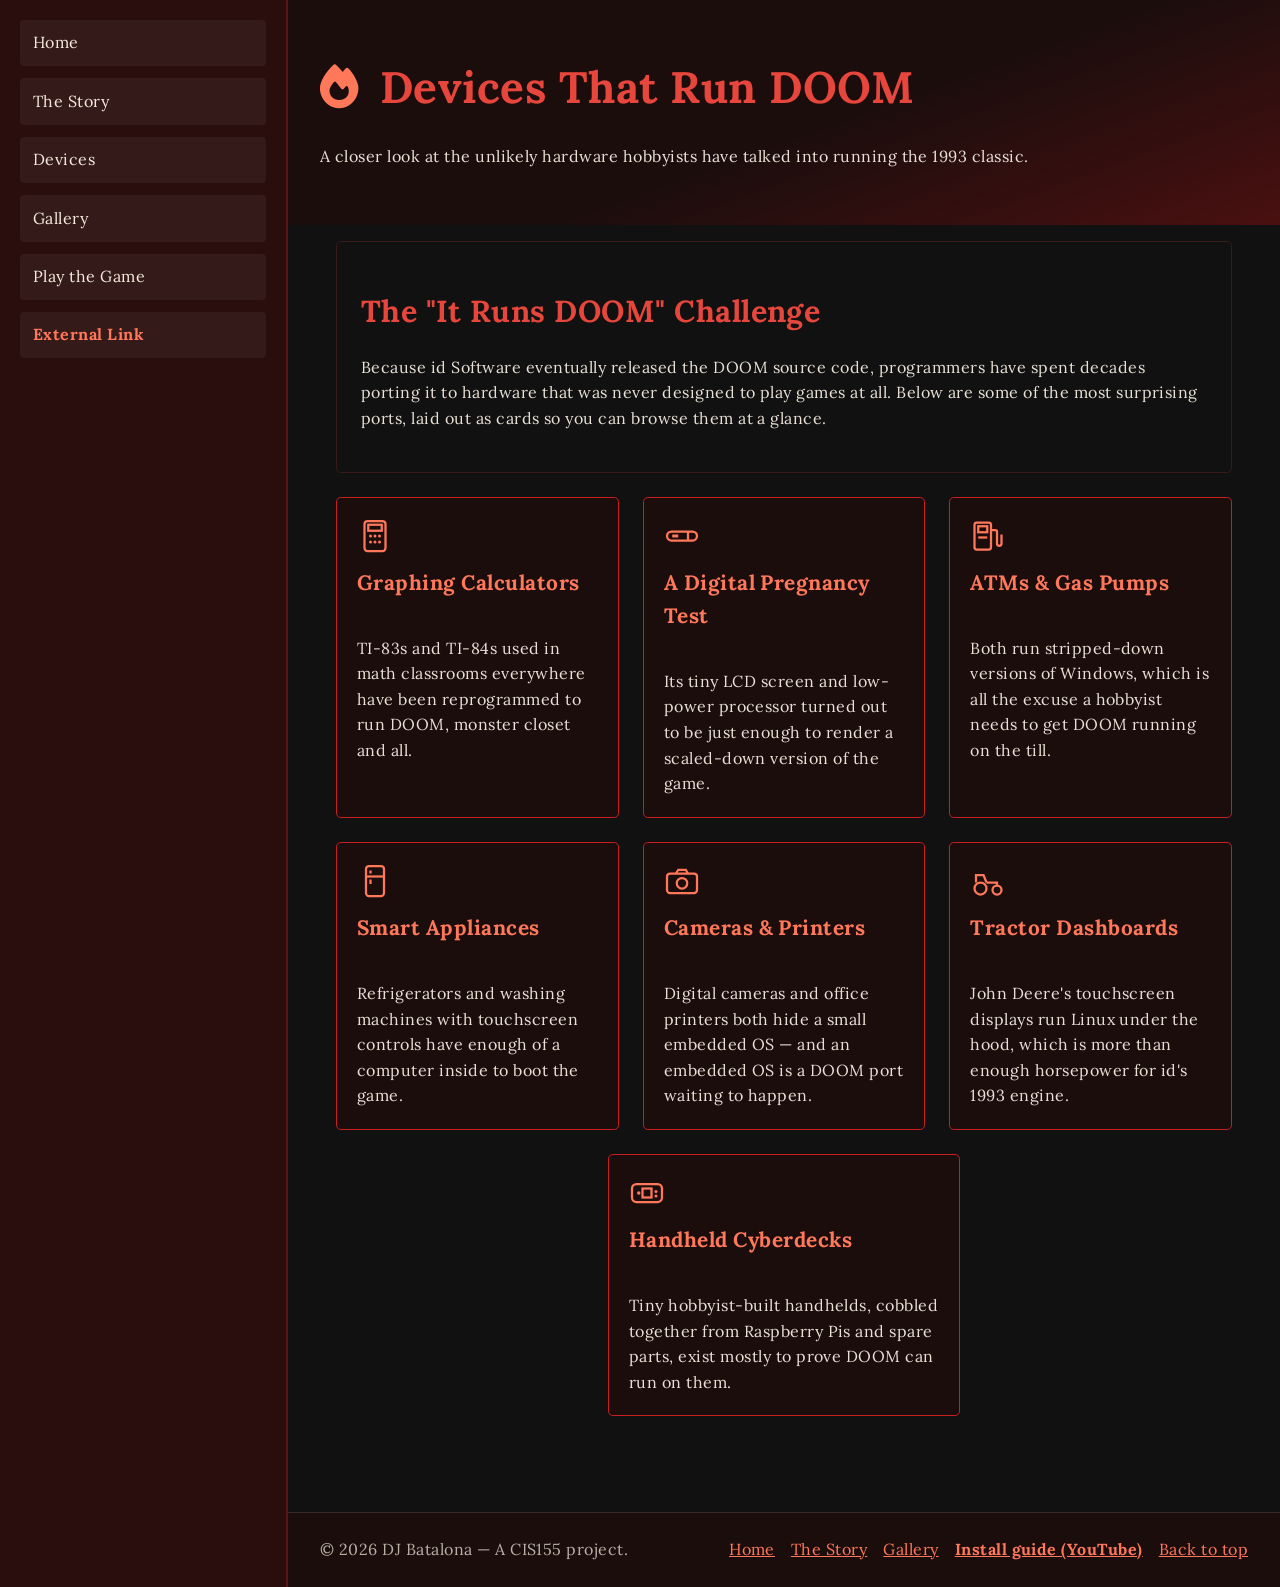
==== commit 3ec50a40: "Add Neon Somnia, an original surreal cyberpunk mobile web shooter A phone-friendly first-person shoo" ====
--- a/devices.html
+++ b/devices.html
@@ -44,6 +44,7 @@
           <a href="story.html">The Story</a>
           <a href="devices.html">Devices</a>
           <a href="gallery.html">Gallery</a>
+          <a href="game/index.html">Play the Game</a>
           <a
             href="https://en.wikipedia.org/wiki/Doom_(1993_video_game)"
             target="_blank"
